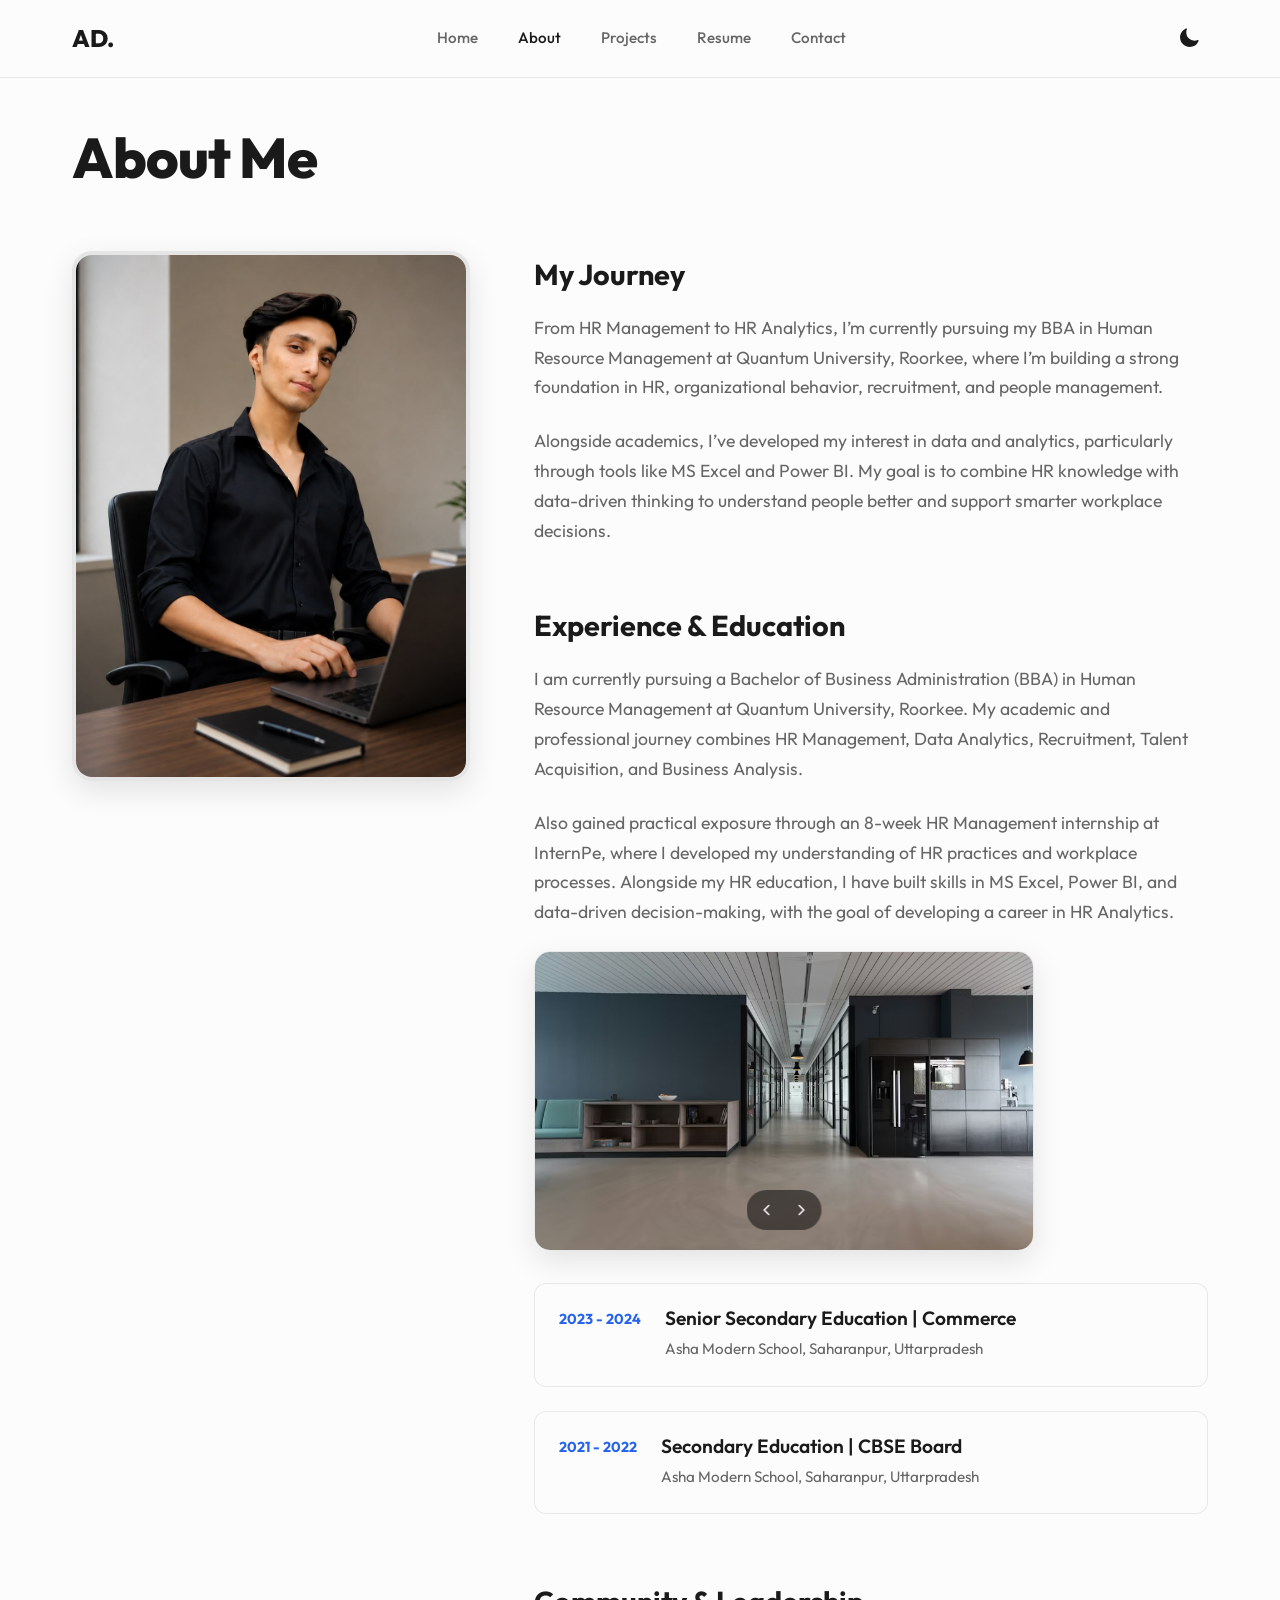
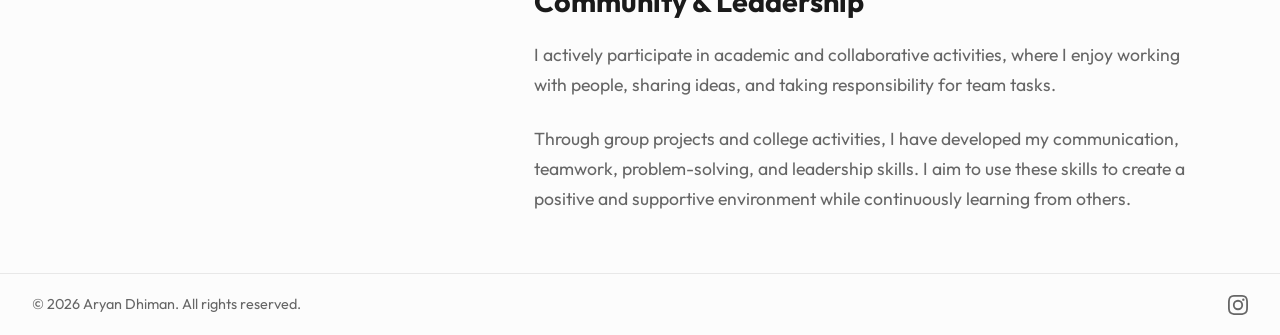
==== about.html @ 890e734c "Add files via upload" ====
<!doctype html>
<html lang="en" data-theme="dark">
  <head>
    <meta charset="UTF-8" />
    <meta name="viewport" content="width=device-width, initial-scale=1" />
    <title>About | Aryan Dhiman</title>

    <!-- SEO -->
    <meta name="description" content="Learn about Aryan Dhiman — an aspiring HR analyst with a background in human resources and data analytics." />
    <meta name="author" content="Aryan Dhiman" />
    <meta name="robots" content="index, follow" />
    <link rel="canonical" href="https://your-username.github.io/portfolio/about.html" />

    <!-- Open Graph -->
    <meta property="og:title" content="About | Aryan Dhiman" />
    <meta property="og:description" content="Learn about Aryan Dhiman — an aspiring HR analyst with a background in human resources and data analytics." />
    <meta property="og:type" content="website" />
    <meta property="og:url" content="https://your-username.github.io/portfolio/about.html" />

    <!-- Fonts -->
    <link rel="preconnect" href="https://fonts.googleapis.com" />
    <link rel="preconnect" href="https://fonts.gstatic.com" crossorigin />
    <link href="https://fonts.googleapis.com/css2?family=Outfit:wght@300;400;500;600;700;800&display=swap" rel="stylesheet" />

    <!-- Stylesheet -->
    <link rel="stylesheet" href="assets/css/styles.css" />
  </head>
  <body>
    <nav class="navbar" id="navbar">
      <div class="nav-container">
        <a href="index.html" class="nav-brand">AD.</a>

        <div class="nav-links" id="nav-links">
          <a href="index.html" class="active">Home</a>
          <a href="about.html">About</a>
          <a href="projects.html">Projects</a>
          <a href="resume.html">Resume</a>
          <a href="contact.html">Contact</a>
        </div>

        <div class="nav-controls">
          <button class="theme-toggle" id="theme-toggle" aria-label="Toggle Theme">
            <svg id="theme-icon" xmlns="http://www.w3.org/2000/svg" viewBox="0 0 24 24">
              <path
                d="M12 2.25a.75.75 0 0 1 .75.75v2.25a.75.75 0 0 1-1.5 0V3a.75.75 0 0 1 .75-.75ZM7.5 12a4.5 4.5 0 1 1 9 0 4.5 4.5 0 0 1-9 0ZM18.894 6.166a.75.75 0 0 0-1.06-1.06l-1.591 1.59a.75.75 0 1 0 1.06 1.061l1.591-1.59ZM21.75 12a.75.75 0 0 1-.75.75h-2.25a.75.75 0 0 1 0-1.5H21a.75.75 0 0 1 .75.75ZM17.834 18.894a.75.75 0 0 0 1.06-1.06l-1.59-1.591a.75.75 0 1 0-1.061 1.06l1.59 1.591ZM12 18.75a.75.75 0 0 1 .75.75V21a.75.75 0 0 1-1.5 0v-1.5a.75.75 0 0 1 .75-.75ZM6.166 18.894a.75.75 0 0 1-1.06-1.06l1.59-1.591a.75.75 0 1 1 1.061 1.06l-1.59 1.591ZM2.25 12a.75.75 0 0 1 .75-.75H5.25a.75.75 0 0 1 0 1.5H3a.75.75 0 0 1-.75-.75ZM6.166 6.166a.75.75 0 0 1 1.06-1.06l1.59 1.591a.75.75 0 1 1-1.061 1.06l-1.59-1.591Z"
              />
            </svg>
          </button>

          <button class="mobile-toggle" id="mobile-toggle" aria-label="Toggle Menu">
            <svg xmlns="http://www.w3.org/2000/svg" width="24" height="24" fill="none" viewBox="0 0 24 24" stroke="currentColor" stroke-width="2">
              <path stroke-linecap="round" stroke-linejoin="round" d="M4 6h16M4 12h16m-7 6h7" />
            </svg>
          </button>
        </div>
      </div>
    </nav>

    <main class="page-main">
      <div class="page-container">
        <h1 class="page-title">About Me</h1>

        <div class="about-grid">
          <div class="about-image-col">
            <div class="image-stack">
              <img src="assets\images\WhatsApp Image 2026-08-22 at 1.38.33 PM.jpeg" alt="Aryan Dhiman" class="stack-img main-img" loading="lazy" />
            </div>
          </div>

          <div class="about-text-col">
            <h2 class="section-heading">My Journey</h2>
            <p class="section-text">From HR Management to HR Analytics, 
I’m currently pursuing my BBA in Human Resource Management at Quantum University, Roorkee, where I’m building a strong foundation in HR, organizational behavior, recruitment, and people management.</p>
            <p class="section-text">Alongside academics, I’ve developed my interest in data and analytics, particularly through tools like MS Excel and Power BI. My goal is to combine HR knowledge with data-driven thinking to understand people better and support smarter workplace decisions.</p>

            <h2 class="section-heading mt-2">Experience &amp; Education</h2>
            <p class="section-text">I am currently pursuing a Bachelor of Business Administration (BBA) in Human Resource Management at Quantum University, Roorkee. My academic and professional journey combines HR Management, Data Analytics, Recruitment, Talent Acquisition, and Business Analysis.
               <p class="section-text">Also gained practical exposure through an 8-week HR Management internship at InternPe, where I developed my understanding of HR practices and workplace processes. Alongside my HR education, I have built skills in MS Excel, Power BI, and data-driven decision-making, with the goal of developing a career in HR Analytics.</p>
</p>

            <div class="carousel" id="carousel">
              <div class="carousel-slides" id="carousel-slides">
                <img src="assets/images/workspace.jpg" alt="Modern tech office workspace" class="carousel-slide" loading="lazy" />
                <img src="assets/images/team-collaboration.jpg" alt="Team collaboration and brainstorming" class="carousel-slide" loading="lazy" />
                <img src="assets/images/tech-conference.jpg" alt="Tech conference and professional development" class="carousel-slide" loading="lazy" />
              </div>
              <div class="carousel-controls">
                <button class="carousel-btn" id="prev" aria-label="Previous Slide">
                  <svg xmlns="http://www.w3.org/2000/svg" width="24" height="24" viewBox="0 0 24 24" fill="none" stroke="currentColor" stroke-width="2" stroke-linecap="round" stroke-linejoin="round" data-lucide="chevron-left" aria-hidden="true" style="width: 18px; height: 18px" class="lucide lucide-chevron-left"><path d="m15 18-6-6 6-6"></path></svg>
                </button>
                <button class="carousel-btn" id="next" aria-label="Next Slide">
                  <svg xmlns="http://www.w3.org/2000/svg" width="24" height="24" viewBox="0 0 24 24" fill="none" stroke="currentColor" stroke-width="2" stroke-linecap="round" stroke-linejoin="round" data-lucide="chevron-right" aria-hidden="true" style="width: 18px; height: 18px" class="lucide lucide-chevron-right"><path d="m9 18 6-6-6-6"></path></svg>
                </button>
              </div>
            </div>

            <div class="experience-list">
              <div class="exp-item">
                <span class="exp-year">2023 - 2024</span>
                <div class="exp-details">
                  <h3>Senior Secondary Education | Commerce</h3>
                  <p>Asha Modern School, Saharanpur, Uttarpradesh</p>
                </div>
              </div>
              <div class="exp-item">
                <span class="exp-year">2021 - 2022</span>
                <div class="exp-details">
                  <h3>Secondary Education | CBSE Board</h3>
                  <p>Asha Modern School, Saharanpur, Uttarpradesh</p>
                </div>
              </div>
            </div>

            <h2 class="section-heading mt-2">Community &amp; Leadership</h2>
            <p class="section-text">I actively participate in academic and collaborative activities, where I enjoy working with people, sharing ideas, and taking responsibility for team tasks.</p>
            <p class="section-text">Through group projects and college activities, I have developed my communication, teamwork, problem-solving, and leadership skills. I aim to use these skills to create a positive and supportive environment while continuously learning from others.</p>
          </div>
        </div>
      </div>
    </main>

    <footer>
      <div class="footer-left">&copy; <span id="year">2026</span> Aryan Dhiman. All rights reserved.</div>
      <div class="socials">
        <a href="https://github.com/your-username" target="_blank" rel="noopener noreferrer" aria-label="GitHub">
          <svg xmlns="http://www.w3.org/2000/svg" width="20" height="20" viewBox="0 0 24 24" fill="currentColor">
            <path
              d="M12 0c-6.626 0-12 5.373-12 12 0 5.302 3.438 9.8 8.207 11.387.599.111.793-.261.793-.577v-2.234c-3.338.726-4.033-1.416-4.033-1.416-.546-1.387-1.333-1.756-1.333-1.756-1.089-.745.083-.729.083-.729 1.205.084 1.839 1.237 1.839 1.237 1.07 1.834 2.807 1.304 3.492.997.107-.775.418-1.305.762-1.604-2.665-.305-5.467-1.334-5.467-5.931 0-1.311.469-2。
            />
          </svg>
        </a>
        <a href="https://www.linkedin.com/in/your-username/" target="_blank" rel="noopener noreferrer" aria-label="LinkedIn">
          <svg xmlns="http://www.w3.org/2000/svg" width="20" height="20" viewBox="0 0 24 24" fill="currentColor"><path d="M19 0h-14c-2.761 0-5 2.239-5 5v14c0 2.761 2.239 5 5 5h14c2.762 0 5-2.239 5-5v-14c0-2.761-2.238-5-5-5zm-11 19h-3v-11h3v11zm-1.5-12.268c-.966 0-1.75-.79-1.75-1.764s.784-1.764 1.75-1.764 1.75.79 1.75 1.764-.783 1.764-1.75 1.764zm13.5 12.268h-3v-5.604c0-3.368-4-3.113-4 0v5.604h-3v-11h3v1.765c1.396-2.586 7-2.777 7 2.476v6.759z" /></svg>
        </a>
        <a href="https://twitter.com/your-username" target="_blank" rel="noopener noreferrer" aria-label="Twitter / X">
          <svg xmlns="http://www.w3.org/2000/svg" width="20" height="20" viewBox="0 0 24 24" fill="currentColor"><path d="M18.244 2.25h3.308l-7.227 8.26 8.502 11.24H16.17l-4.714-6.231-5.401 6.231H2.741l7.73-8.835L1.254 2.25H8.08l4.259 5.622 5.905-5.622Zm-1.161 17.52h1.833L7.084 4.126H5.117z" /></svg>
        </a>
        <a href="https://instagram.com/me.aaryaan" target="_blank" rel="noopener noreferrer" aria-label="Instagram">
          <svg xmlns="http://www.w3.org/2000/svg" width="20" height="20" viewBox="0 0 24 24" fill="currentColor">
            <path
              d="M12 2.163c3.204 0 3.584.012 4.85.07 3.252.148 4.771 1.691 4.919 4.919.058 1.265.069 1.645.069 4.849 0 3.205-.012 3.584-.069 4.849-.149 3.225-1.664 4.771-4.919 4.919-1.266.058-1.644.07-4.85.07-3.204 0-3.584-.012-4.849-.07-3.26-.149-4.771-1.699-4.919-4.92-.058-1.265-.07-1.644-.07-4.849 0-3.204.013-3.583.07-4.849.149-3.227 1.664-4.771 4.919-4.919 1.266-.057 1.645-.069 4.849-.069zM12 0C8.741 0 8.333.014 7.053.072 2.695.272.273 2.69.073 7.052.014 8.333 0 8.741 0 12c0 3.259.014 3.668.072 4.948.2 4.358 2.618 6.78 6.98 6.98C8.333 23.986 8.741 24 12 24c3.259 0 3.668-.014 4.948-.072 4.354-.2 6.782-2.618 6.979-6.98.059-1.28.073-1.689.073-4.948 0-3.259-.014-3.667-.072-4.947-.196-4.354-2.617-6.78-6.979-6.98C15.668.014 15.259 0 12 0zm0 5.838a6.162 6.162 0 1 0 0 12.324 6.162 6.162 0 0 0 0-12.324zM12 16a4 4 0 1 1 0-8 4 4 0 0 1 0 8zm6.406-11.845a1.44 1.44 0 1 0 0 2.881 1.44 1.44 0 0 0 0-2.881z"
            />
          </svg>
        </a>
      </div>
    </footer>

    <script src="assets/js/scripts.js"></script>
  </body>
</html>
---- assets/css/styles.css ----
:root {
  /* Light Theme */
  --bg-color: #fcfcfc;
  --text-main: #1a1a1a;
  --text-muted: #666666;
  --accent: #2563eb;
  --nav-bg: rgba(252, 252, 252, 0.85);
  --nav-border: rgba(0, 0, 0, 0.08);
  --card-bg: #fff;
  --btn-bg: #1a1a1a;
  --btn-text: #ffffff;
  --btn-hover: #333333;
  --btn-sec-bg: transparent;
  --btn-sec-text: #1a1a1a;
  --btn-sec-border: #e5e5e5;
  --btn-sec-hover: #f5f5f5;
}

[data-theme="dark"] {
  /* Dark Theme */
  --bg-color: #0d0d0d;
  --text-main: #f2f2f2;
  --text-muted: #a1a1aa;
  --accent: #60a5fa;
  --nav-bg: rgba(13, 13, 13, 0.85);
  --nav-border: rgba(255, 255, 255, 0.08);
  --card-bg: #161616;
  --btn-bg: #f2f2f2;
  --btn-text: #0d0d0d;
  --btn-hover: #d4d4d4;
  --btn-sec-bg: transparent;
  --btn-sec-text: #f2f2f2;
  --btn-sec-border: #333333;
  --btn-sec-hover: #1a1a1a;
}

* {
  margin: 0;
  padding: 0;
  box-sizing: border-box;
}

body {
  font-family: "Outfit", sans-serif;
  background-color: var(--bg-color);
  color: var(--text-main);
  line-height: 1.6;
  transition:
    background-color 0.4s ease,
    color 0.4s ease;
  min-height: 100vh;
  display: flex;
  flex-direction: column;
}

::selection {
  background: var(--accent);
  color: #fff;
}

/* Navigation */
.navbar {
  position: sticky;
  top: 0;
  width: 100%;
  background: var(--nav-bg);
  backdrop-filter: blur(12px);
  -webkit-backdrop-filter: blur(12px);
  border-bottom: 1px solid var(--nav-border);
  z-index: 1000;
  transition:
    background 0.4s ease,
    border-color 0.4s ease,
    padding 0.3s ease;
}

.nav-container {
  width: 100%;
  max-width: 1200px;
  margin: 0 auto;
  padding: 1.2rem 2rem;
  display: flex;
  justify-content: space-between;
  align-items: center;
}

.nav-brand {
  font-size: 1.5rem;
  font-weight: 800;
  letter-spacing: -0.5px;
  text-decoration: none;
  color: var(--text-main);
}

.nav-links {
  display: flex;
  gap: 2.5rem;
  align-items: center;
}

.nav-links a {
  text-decoration: none;
  color: var(--text-muted);
  font-weight: 500;
  font-size: 0.95rem;
  transition: color 0.3s ease;
  position: relative;
}

.nav-links a:hover,
.nav-links a.active {
  color: var(--text-main);
}

.nav-controls {
  display: flex;
  align-items: center;
  gap: 1rem;
}

/* Theme Toggle */
.theme-toggle {
  background: none;
  border: none;
  color: var(--text-main);
  cursor: pointer;
  display: flex;
  align-items: center;
  justify-content: center;
  padding: 0.5rem;
  border-radius: 50%;
  transition:
    background-color 0.3s ease,
    transform 0.3s ease;
}

.theme-toggle:hover {
  background-color: var(--nav-border);
  transform: scale(1.05);
}

.theme-toggle svg {
  width: 22px;
  height: 22px;
  fill: currentColor;
}

.mobile-toggle {
  display: none;
  background: none;
  border: none;
  color: var(--text-main);
  cursor: pointer;
  padding: 0.5rem;
}

/* Main Content (Hero) */
main {
  flex: 1;
  display: flex;
  align-items: center;
  justify-content: center;
}

.hero {
  max-width: 1200px;
  padding: 1.2rem 2rem;
  width: 100%;
  display: flex;
  align-items: center;
  justify-content: space-between;
  gap: 4rem;
  text-align: left;
  animation: fadeUp 1s cubic-bezier(0.16, 1, 0.3, 1) forwards;
  opacity: 0;
  transform: translateY(30px);
}

.hero-content {
  flex: 1;
  max-width: 600px;
}

.hero-image-wrapper {
  flex: 1;
  display: flex;
  justify-content: center;
  align-items: center;
  position: relative;
}

.hero-image {
  width: 100%;
  max-width: 400px;
  height: 400px;
  object-fit: cover;
  border-radius: 60% 40% 30% 70% / 60% 30% 70% 40%;
  box-shadow: 0 25px 50px -12px rgba(0, 0, 0, 0.25);
  border: 4px solid var(--btn-sec-border);
  animation: blob-morph 12s ease-in-out infinite;
  transition:
    transform 0.4s ease,
    border-color 0.4s ease;
}

.hero-image:hover {
  transform: translateY(-10px) scale(1.02);
  border-color: var(--accent);
}

@keyframes blob-morph {
  0%,
  100% {
    border-radius: 60% 40% 30% 70% / 60% 30% 70% 40%;
  }
  33% {
    border-radius: 30% 60% 70% 40% / 50% 60% 30% 60%;
  }
  66% {
    border-radius: 73% 27% 41% 59% / 40% 58% 42% 50%;
  }
}

.hero-subtitle {
  font-size: 0.9rem;
  font-weight: 600;
  color: var(--accent);
  margin-bottom: 1rem;
  letter-spacing: 2px;
  text-transform: uppercase;
  display: block;
}

.hero-title {
  font-size: 4.5rem;
  font-weight: 700;
  line-height: 1.1;
  margin-bottom: 1.5rem;
  letter-spacing: -1.5px;
  color: var(--text-main);
}

.hero-desc {
  font-size: 1.25rem;
  color: var(--text-muted);
  max-width: 650px;
  margin-bottom: 2.5rem;
  line-height: 1.7;
}

.hero-actions {
  display: flex;
  gap: 1rem;
  align-items: center;
}

.btn-primary,
.btn-secondary {
  display: inline-flex;
  align-items: center;
  gap: 0.5rem;
  cursor: pointer;
  padding: 0.85rem 2rem;
  border-radius: 50px;
  text-decoration: none;
  font-weight: 600;
  font-size: 1rem;
  transition: all 0.3s ease;
}

.btn-primary {
  background-color: var(--btn-bg);
  color: var(--btn-text);
  border: 1px solid var(--btn-bg);
}

.btn-primary:hover {
  background-color: var(--btn-hover);
  border-color: var(--btn-hover);
  transform: translateY(-2px);
  box-shadow: 0 10px 20px rgba(0, 0, 0, 0.1);
}

.btn-primary svg {
  transition: transform 0.3s ease;
}

.btn-primary:hover svg {
  transform: translateX(5px);
}

.btn-secondary {
  background-color: var(--btn-sec-bg);
  color: var(--btn-sec-text);
  border: 1px solid var(--btn-sec-border);
}

.btn-secondary:hover {
  background-color: var(--btn-sec-hover);
  border-color: var(--text-muted);
  transform: translateY(-2px);
}

/* Footer */
footer {
  padding: 1.2rem 2rem;
  display: flex;
  justify-content: space-between;
  align-items: center;
  border-top: 1px solid var(--nav-border);
  font-size: 0.9rem;
  color: var(--text-muted);
}

.socials {
  display: flex;
  gap: 1.25rem;
}

.socials a {
  color: var(--text-muted);
  transition:
    color 0.3s ease,
    transform 0.3s ease;
  display: flex;
}

.socials a:hover {
  color: var(--text-main);
  transform: translateY(-2px);
}

/* Page Shared Layout */
.page-main {
  padding: 1rem 0;
}

.page-container {
  max-width: 1200px;
  width: 100%;
  margin: 0 auto;
  padding: 1.2rem 2rem;
  animation: fadeUp 1s cubic-bezier(0.16, 1, 0.3, 1) forwards;
  opacity: 0;
  transform: translateY(30px);
}

.page-title {
  font-size: 3.5rem;
  font-weight: 800;
  margin-bottom: 3rem;
  letter-spacing: -1px;
}

.section-heading {
  font-size: 1.8rem;
  font-weight: 700;
  margin-bottom: 1rem;
  color: var(--text-main);
  position: relative;
  display: inline-block;
}

.section-heading.mt-2 {
  margin-top: 2rem;
}

.section-text {
  font-size: 1.1rem;
  color: var(--text-muted);
  margin-bottom: 1.5rem;
  line-height: 1.7;
}

.text-link {
  color: var(--accent);
  text-decoration: none;
  font-weight: 500;
  transition: color 0.3s ease;
}

.text-link:hover {
  color: var(--text-main);
  text-decoration: underline;
}

/* About Page Specific Layout */
.about-grid {
  display: flex;
  gap: 4rem;
  align-items: flex-start;
}

.about-image-col {
  flex: 0 0 35%;
  position: sticky;
  top: 8rem;
}

.about-text-col {
  flex: 1;
}

.image-stack {
  position: relative;
  width: 100%;
  aspect-ratio: 3/4;
}

.stack-img {
  width: 100%;
  height: 100%;
  object-fit: cover;
  border-radius: 20px;
  box-shadow: 0 10px 30px rgba(0, 0, 0, 0.1);
  border: 4px solid var(--btn-sec-border);
  transition: transform 0.3s ease;
}

.stack-img:hover {
  transform: scale(1.02);
}

.experience-list {
  display: flex;
  flex-direction: column;
  gap: 1.5rem;
  margin-top: 1rem;
  margin-bottom: 2rem;
}

.exp-item {
  display: flex;
  gap: 1.5rem;
  padding: 1.5rem;
  background-color: var(--nav-bg);
  border: 1px solid var(--nav-border);
  border-radius: 12px;
  transition:
    transform 0.3s ease,
    box-shadow 0.3s ease;
}

.exp-item:hover {
  transform: translateY(-3px);
  box-shadow: 0 5px 15px rgba(0, 0, 0, 0.05);
  border-color: var(--nav-border);
}

.exp-year {
  font-weight: 700;
  color: var(--accent);
  font-size: 0.9rem;
  white-space: nowrap;
}

.exp-details h3 {
  font-size: 1.2rem;
  font-weight: 600;
  margin-bottom: 0.2rem;
  margin-top: -0.3rem;
  color: var(--text-main);
}

.exp-details p {
  color: var(--text-muted);
  font-size: 0.95rem;
}

/* Projects Page Layout */
.projects-grid {
  display: grid;
  grid-template-columns: repeat(auto-fill, minmax(300px, 1fr));
  gap: 2.5rem;
  margin-top: 1rem;
}

.project-card {
  background: var(--card-bg);
  border: 1px solid var(--nav-border);
  border-radius: 20px;
  overflow: hidden;
  display: flex;
  flex-direction: column;
  box-shadow: 0 3px 6px rgba(0, 0, 0, 0.05);
  transition:
    transform 0.4s ease,
    box-shadow 0.4s ease,
    border-color 0.4s ease;
}

.project-card:hover {
  transform: translateY(-8px);
  box-shadow: 0 15px 35px rgba(0, 0, 0, 0.1);
  border-color: var(--accent);
}

.project-img-wrapper {
  position: relative;
  width: 100%;
  aspect-ratio: 16/10;
  overflow: hidden;
}

.project-img {
  width: 100%;
  height: 100%;
  object-fit: cover;
  transition: transform 0.6s ease;
}

.project-card:hover .project-img {
  transform: scale(1.05);
}

.project-overlay {
  position: absolute;
  top: 0;
  left: 0;
  width: 100%;
  height: 100%;
  background: rgba(0, 0, 0, 0.65);
  display: flex;
  align-items: center;
  justify-content: center;
  opacity: 0;
  transition: opacity 0.3s ease;
  backdrop-filter: blur(2px);
  -webkit-backdrop-filter: blur(2px);
}

.project-card:hover .project-overlay {
  opacity: 1;
}

.overlay-btn {
  background: var(--bg-color);
  color: var(--text-main);
  padding: 0.75rem 1.5rem;
  border-radius: 30px;
  font-weight: 600;
  display: flex;
  align-items: center;
  gap: 0.5rem;
  transform: translateY(20px);
  transition:
    transform 0.3s ease,
    background 0.3s ease,
    color 0.3s ease;
  text-decoration: none;
}

.project-card:hover .overlay-btn {
  transform: translateY(0);
}

.overlay-btn:hover {
  background: var(--accent);
  color: #fff;
}

.project-status-overlay {
  background: rgba(0, 0, 0, 0.5);
  color: #fff;
  padding: 0.75rem 1.5rem;
  border-radius: 30px;
  font-weight: 600;
  transform: translateY(20px);
  transition: transform 0.3s ease;
  display: inline-block;
}

.project-card:hover .project-status-overlay {
  transform: translateY(0);
}

.project-info {
  padding: 1.5rem;
  display: flex;
  flex-direction: column;
  flex: 1;
}

.project-title {
  font-size: 1.4rem;
  font-weight: 700;
  margin-bottom: 0.8rem;
  color: var(--text-main);
  line-height: 1.3;
}

.project-desc {
  font-size: 1rem;
  color: var(--text-muted);
  margin-bottom: 1.5rem;
  flex: 1;
}

.project-tags {
  display: flex;
  flex-wrap: wrap;
  gap: 0.5rem;
  margin-top: auto;
}

.tag {
  background: var(--btn-sec-border);
  border: 1px solid var(--nav-border);
  padding: 0.25rem 0.75rem;
  border-radius: 20px;
  font-size: 0.8rem;
  font-weight: 500;
  color: var(--text-main);
}

/* Carousel */
.carousel {
  position: relative;
  width: 100%;
  max-width: 500px;
  height: 300px;
  border-radius: 16px;
  overflow: hidden;
  box-shadow: 0 10px 30px rgba(0, 0, 0, 0.1);
  margin-bottom: 2rem;
  border: 1px solid var(--nav-border);
}

.carousel-slides {
  position: relative;
  width: 100%;
  height: 100%;
}

.carousel-slide {
  position: absolute;
  inset: 0;
  width: 100%;
  height: 100%;
  object-fit: cover;
  opacity: 0;
  transition: opacity 0.5s ease;
  pointer-events: none;
}

.carousel-slide.active {
  opacity: 1;
  pointer-events: auto;
}

.carousel-controls {
  position: absolute;
  bottom: 20px;
  left: 50%;
  transform: translateX(-50%);
  display: flex;
  gap: 5px;
  z-index: 10;
  background: rgba(0, 0, 0, 0.5);
  padding: 5px;
  border-radius: 50px;
  backdrop-filter: blur(10px);
}

.carousel-btn {
  background: none;
  border: none;
  color: white;
  cursor: pointer;
  display: flex;
  align-items: center;
  justify-content: center;
  width: 30px;
  height: 30px;
  border-radius: 50%;
  transition: all 0.3s ease;
}

.carousel-btn:hover {
  background: rgba(255, 255, 255, 0.2);
}

/* Resume Layout */
.resume-container {
  width: 100%;
  aspect-ratio: 8.5/11;
  max-width: 800px;
  background: var(--nav-bg);
  border: 1px solid var(--nav-border);
  border-radius: 20px;
  overflow: hidden;
  margin: 0 auto 1.5rem;
  box-shadow: 0 15px 35px rgba(0, 0, 0, 0.1);
}

.resume-frame {
  width: 100%;
  height: 100%;
  border: none;
}

.updated-note {
  font-size: 0.9rem;
  color: var(--text-muted);
}

/* Contact Layout */
.contact-page .page-title {
  margin-bottom: 0;
}

.contact-page .section-text {
  margin-bottom: 3rem;
}

.contact-grid {
  display: grid;
  grid-template-columns: 1fr 1fr;
  gap: 4rem;
  align-items: flex-start;
}

.contact-info {
  display: flex;
  flex-direction: column;
}

.info-items {
  display: flex;
  flex-direction: column;
  gap: 1.5rem;
}

.info-item {
  display: flex;
  align-items: center;
  gap: 1.5rem;
  padding: 1.5rem;
  background: var(--nav-bg);
  border: 1px solid var(--nav-border);
  border-radius: 16px;
  text-decoration: none;
  transition:
    transform 0.3s cubic-bezier(0.16, 1, 0.3, 1),
    box-shadow 0.3s ease,
    border-color 0.3s ease;
}

.text-link-card.info-item:hover {
  transform: translateY(-5px);
  box-shadow: 0 15px 35px rgba(0, 0, 0, 0.1);
  border-color: var(--accent);
}

.text-link-card.info-item:hover .info-icon {
  background: var(--accent);
  color: #fff;
}

.info-icon {
  width: 55px;
  height: 55px;
  border-radius: 50%;
  background: var(--btn-sec-border);
  display: flex;
  align-items: center;
  justify-content: center;
  color: var(--accent);
  flex-shrink: 0;
  transition:
    background 0.3s ease,
    color 0.3s ease;
}

.info-details h3 {
  font-size: 1.1rem;
  font-weight: 700;
  margin-bottom: 0.2rem;
  color: var(--text-main);
}

.info-details p {
  color: var(--text-muted);
  font-size: 0.95rem;
}

.contact-card {
  background: var(--card-bg);
  border: 1px solid var(--nav-border);
  border-radius: 20px;
  padding: 2.5rem;
  box-shadow: 0 10px 30px rgba(0, 0, 0, 0.05);
  text-align: left;
}

.form-group {
  margin-bottom: 1.5rem;
}

.form-group label {
  display: block;
  margin-bottom: 0.5rem;
  font-weight: 600;
  color: var(--text-main);
}

.form-control {
  width: 100%;
  padding: 1rem;
  border-radius: 12px;
  border: 1px solid var(--nav-border);
  background: var(--bg-color);
  color: var(--text-main);
  font-family: inherit;
  font-size: 1rem;
  transition:
    border-color 0.3s ease,
    box-shadow 0.3s ease;
}

.form-control:focus {
  outline: none;
  border-color: var(--accent);
  box-shadow: 0 0 0 3px rgba(37, 99, 235, 0.1);
}

.w-100 {
  width: 100%;
  justify-content: center;
}

.form-status {
  margin-top: 1rem;
  text-align: center;
  font-size: 0.95rem;
  font-weight: 500;
}

.form-status.success {
  color: #10b981;
}

.form-status.error {
  color: #ef4444;
}

/* Animations */
@keyframes fadeUp {
  to {
    opacity: 1;
    transform: translateY(0);
  }
}

/* Responsive */
@media (max-width: 992px) {
  .hero {
    flex-direction: column-reverse;
    text-align: center;
    gap: 3rem;
    padding-block: 4rem;
  }

  .hero-content {
    display: flex;
    flex-direction: column;
    align-items: center;
  }

  .hero-actions {
    align-items: center;
  }

  .contact-grid {
    grid-template-columns: 1fr;
    gap: 2.5rem;
  }
}

@media (max-width: 768px) {
  .navbar .nav-container {
    padding: 1rem 5%;
  }

  .nav-links {
    display: flex;
    position: fixed;
    top: 0;
    left: 0;
    width: 100%;
    height: 100vh;
    background: rgba(252, 252, 252, 1);
    flex-direction: column;
    justify-content: center;
    align-items: center;
    padding: 0;
    border: none;
    gap: 2.5rem;
    opacity: 0;
    pointer-events: none;
    transition: opacity 0.4s ease;
    z-index: 900;
  }

  [data-theme="dark"] .nav-links {
    background: rgba(13, 13, 13, 1);
  }

  .nav-links.active {
    opacity: 1;
    pointer-events: auto;
  }

  .nav-links a {
    font-size: 2rem;
    font-weight: 700;
    font-family: inherit;
    color: var(--text-muted);
    transition:
      color 0.3s ease,
      transform 0.3s ease;
  }

  .nav-links a:hover,
  .nav-links a.active {
    color: var(--text-main);
    transform: translateX(10px);
  }

  .mobile-toggle {
    display: block;
    z-index: 999;
  }

  .hero-title {
    font-size: 3rem;
  }

  .hero-desc {
    font-size: 1.1rem;
  }

  .hero-actions {
    flex-direction: column;
    align-items: center;
  }

  .hero-image {
    max-width: 250px;
    height: 250px;
  }

  footer {
    flex-direction: column-reverse;
    gap: 1.5rem;
    text-align: center;
  }

  .about-grid {
    flex-direction: column;
    gap: 2rem;
  }

  .about-image-col {
    position: static;
    max-width: 400px;
    margin: 0 auto;
  }

  .exp-item {
    flex-direction: column;
    gap: 0.5rem;
  }

  .projects-grid {
    grid-template-columns: 1fr;
    gap: 1.5rem;
  }
}
/* Hide all social icons except Instagram */
.socials a:not([aria-label="Instagram"]) {
  display: none !important;
}
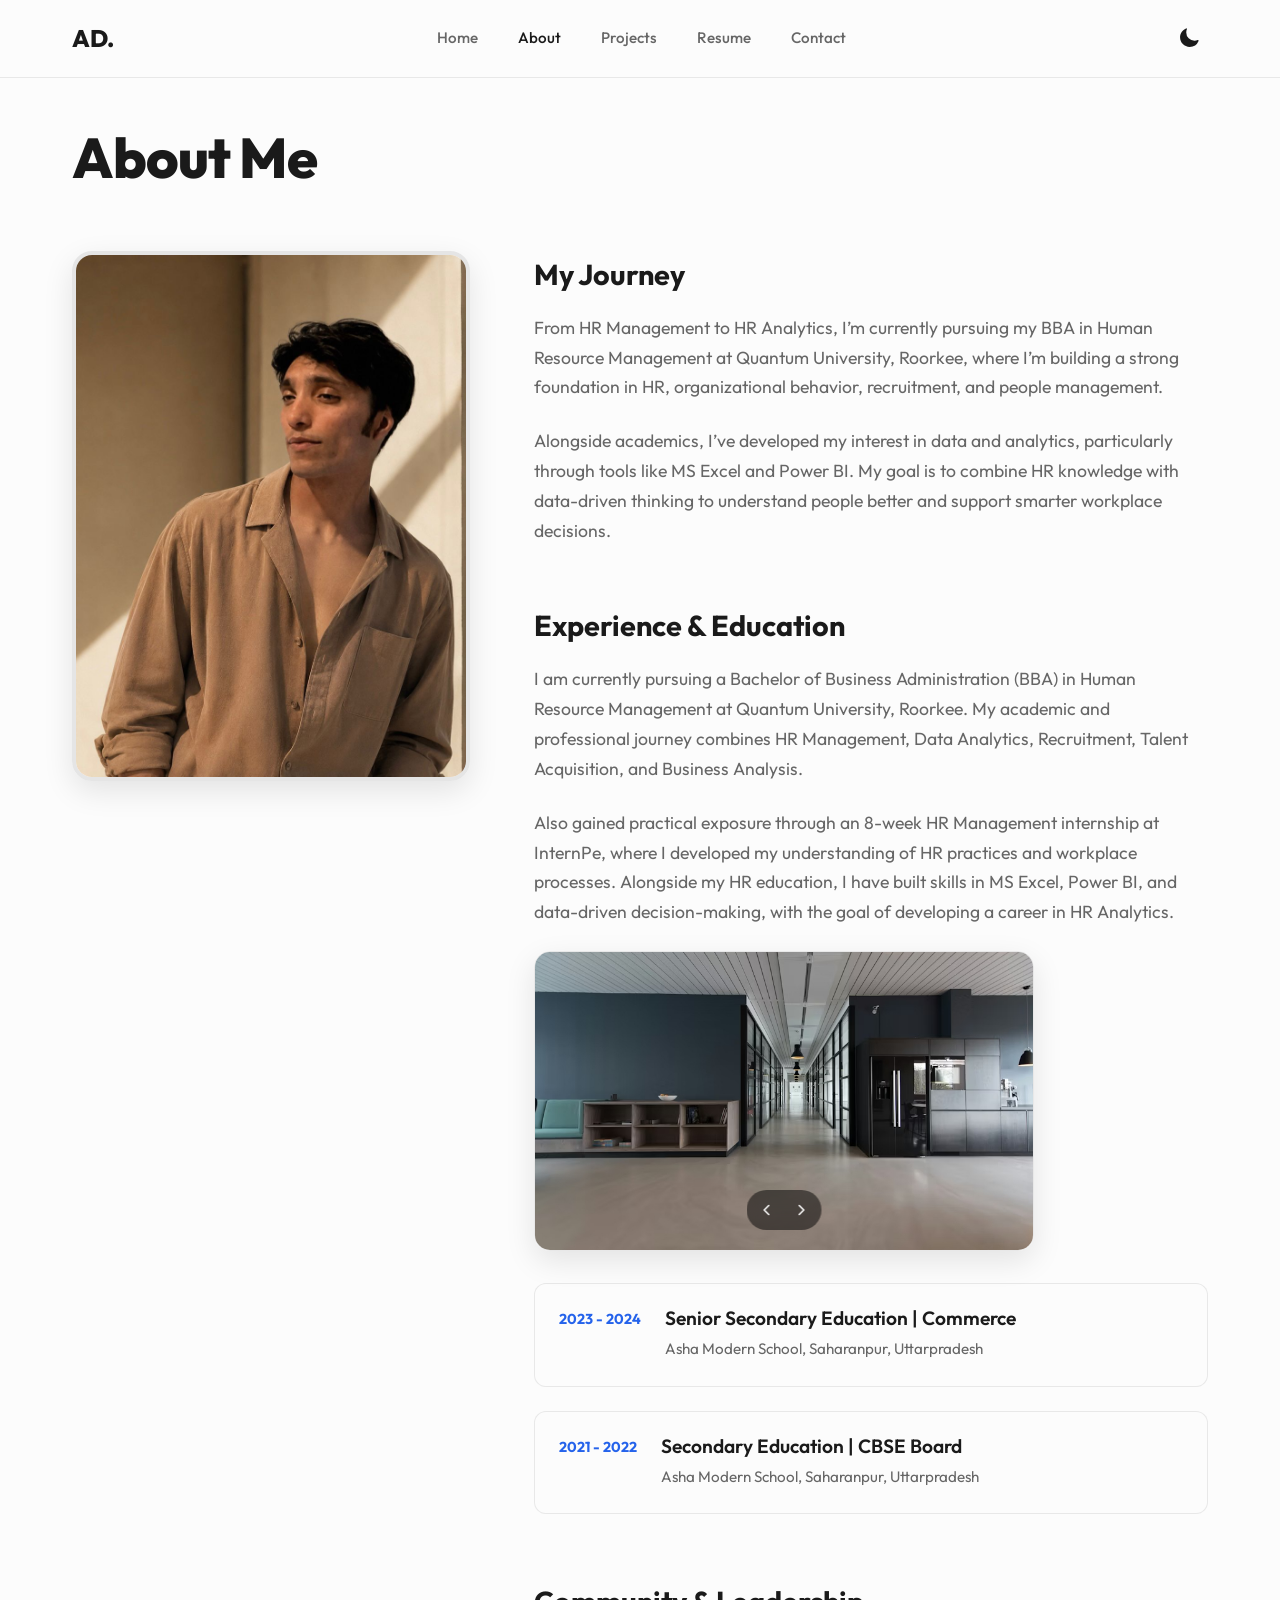
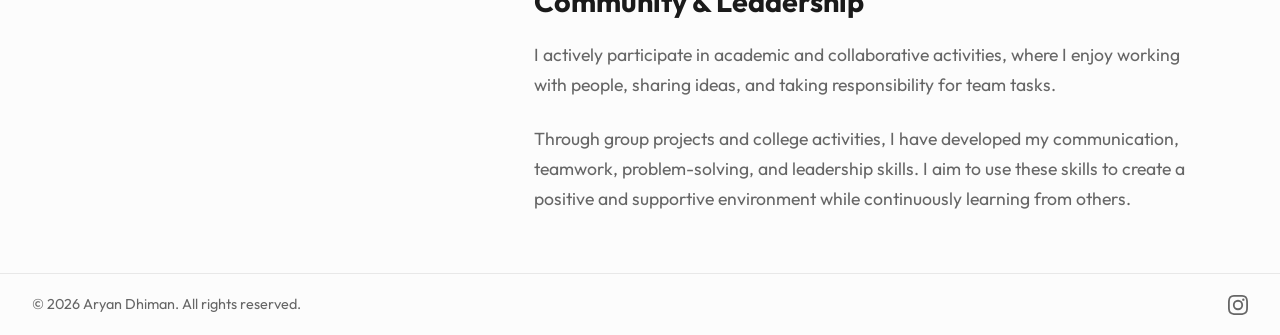
==== commit 3fce7ed0: "Update image source in about.html" ====
--- a/about.html
+++ b/about.html
@@ -63,7 +63,7 @@
         <div class="about-grid">
           <div class="about-image-col">
             <div class="image-stack">
-              <img src="assets\images\WhatsApp Image 2026-08-22 at 1.38.33 PM.jpeg" alt="Aryan Dhiman" class="stack-img main-img" loading="lazy" />
+              <img src="assets/images/WhatsApp Image 2026-08-30 at 2.15.57 PM.jpeg" alt="Aryan Dhiman" class="stack-img main-img" loading="lazy" />
             </div>
           </div>
 
--- a/assets/css/styles.css
+++ b/assets/css/styles.css
@@ -980,4 +980,33 @@
 /* Hide all social icons except Instagram */
 .socials a:not([aria-label="Instagram"]) {
   display: none !important;
-}+}
+/* Resume PDF - Mobile 2 Page Fix */
+.resume-container {
+  height: 1000px;
+  aspect-ratio: auto;
+}
+
+.resume-frame {
+  height: 100%;
+}
+
+@media (max-width: 768px) {
+  .resume-container {
+    height: 1200px;
+  }
+
+  .resume-frame {
+    height: 1200px;
+  }
+}
+
+@media (max-width: 480px) {
+  .resume-container {
+    height: 1250px;
+  }
+
+  .resume-frame {
+    height: 1250px;
+  }
+}
